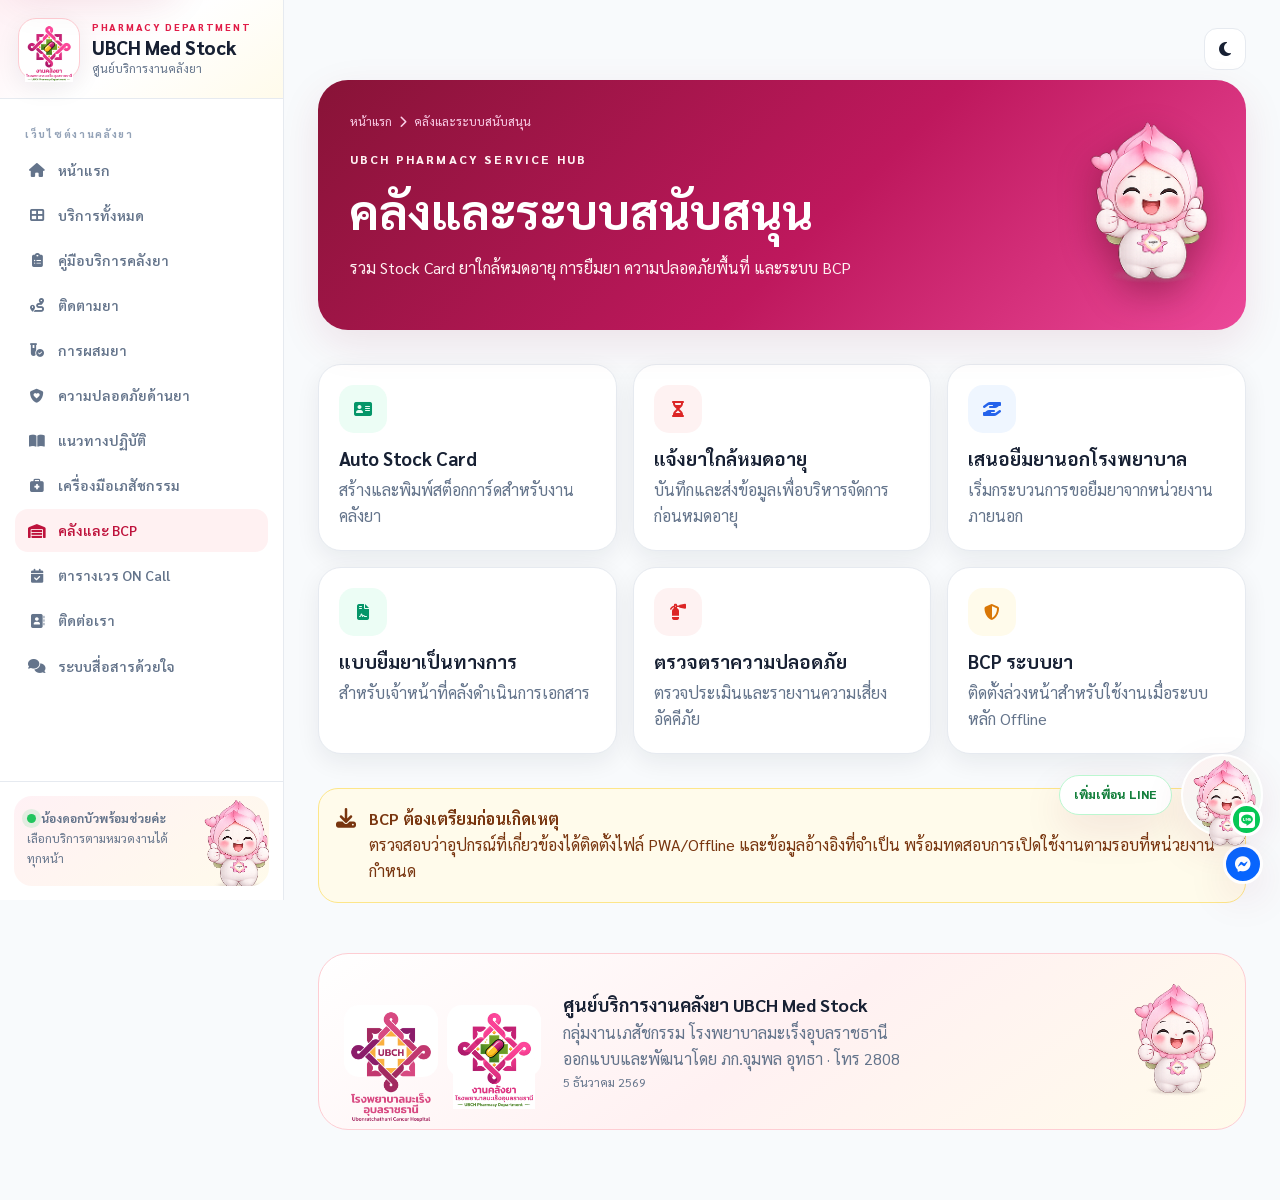
==== inventory.html @ 63ae1967 "Add files via upload" ====
<!DOCTYPE html><html lang="th"><head><meta charset="UTF-8"><meta name="viewport" content="width=device-width,initial-scale=1"><meta name="theme-color" content="#be185d"><meta name="description" content="ระบบสนับสนุนการบริหารคลังยาและแผนความต่อเนื่อง"><title>คลังและ BCP | UBCH Med Stock</title><link rel="icon" href="assets/favicon.png"><link rel="preconnect" href="https://fonts.googleapis.com"><link rel="preconnect" href="https://fonts.gstatic.com" crossorigin><link href="https://fonts.googleapis.com/css2?family=Sarabun:wght@300;400;500;600;700;800&display=swap" rel="stylesheet"><link rel="stylesheet" href="https://cdnjs.cloudflare.com/ajax/libs/font-awesome/6.5.2/css/all.min.css"><link rel="stylesheet" href="assets/styles.css"></head><body><div class="shell">
<a class="skip-link" href="#main-content">ข้ามไปยังเนื้อหาหลัก</a>
<aside class="sidebar">
  <div class="side-brand"><div class="brand-row"><div class="brand-icon"><img src="assets/pharmacy-logo.png" alt="ตรางานคลังยา"></div><div><p class="eyebrow">Pharmacy Department</p><div class="brand-title">UBCH Med Stock</div><div class="brand-sub">ศูนย์บริการงานคลังยา</div></div></div></div>
  <nav class="side-nav" aria-label="เมนูหลัก"><div class="nav-label">เว็บไซต์งานคลังยา</div><div data-nav-desktop></div></nav>
  <div class="side-footer"><div class="mascot-mini"><p><span class="status-dot"></span><strong>น้องดอกบัวพร้อมช่วยค่ะ</strong><br>เลือกบริการตามหมวดงานได้ทุกหน้า</p><img src="assets/mascot.png" alt="น้องดอกบัว"></div></div>
</aside>
<header class="mobile-head"><div class="mobile-brand"><button class="icon-btn" data-open-drawer aria-label="เปิดเมนู"><i class="fa-solid fa-bars"></i></button><img src="assets/pharmacy-logo.png" alt="โลโก้งานคลังยา"><div><strong>UBCH Med Stock</strong><div class="brand-sub">ศูนย์บริการงานคลังยา</div></div></div><button class="icon-btn" data-theme aria-label="สลับโหมดสี"><i class="fa-solid fa-moon"></i></button></header>
<div id="drawer" class="mobile-drawer"><div class="drawer-mask" data-close-drawer></div><div class="drawer-panel"><div class="drawer-top"><div class="drawer-brand"><img src="assets/pharmacy-logo.png"><div><strong>UBCH Med Stock</strong><div class="brand-sub">เลือกหน้าที่ต้องการ</div></div></div><button class="icon-btn" data-close-drawer><i class="fa-solid fa-xmark"></i></button></div><nav data-nav-mobile></nav></div></div>
<div class="main"><div class="container"><div class="top-actions"><button class="icon-btn" data-theme aria-label="สลับโหมดสี"><i class="fa-solid fa-moon"></i></button></div><main id="main-content"><section class="page-hero"><div class="page-hero-grid"><div><div class="crumbs"><a href="index.html">หน้าแรก</a><i class="fa-solid fa-chevron-right"></i><span>คลังและระบบสนับสนุน</span></div><p class="hero-kicker">UBCH Pharmacy Service Hub</p><h1>คลังและระบบสนับสนุน</h1><p>รวม Stock Card ยาใกล้หมดอายุ การยืมยา ความปลอดภัยพื้นที่ และระบบ BCP</p></div><img src="assets/mascot.png" alt="น้องดอกบัว"></div></section>
<section class="section"><div class="grid grid-3"><a class="card hover" target="_blank" rel="noopener" href="https://jumpon097.github.io/autostockcard/"><span class="icon-box green"><i class="fa-solid fa-address-card"></i></span><h3>Auto Stock Card</h3><p>สร้างและพิมพ์สต็อกการ์ดสำหรับงานคลังยา</p></a><a class="card hover" target="_blank" rel="noopener" href="https://goo.gl/forms/Ptc6CAgru0"><span class="icon-box red"><i class="fa-solid fa-hourglass-half"></i></span><h3>แจ้งยาใกล้หมดอายุ</h3><p>บันทึกและส่งข้อมูลเพื่อบริหารจัดการก่อนหมดอายุ</p></a><a class="card hover" target="_blank" rel="noopener" href="https://goo.gl/forms/PUZ9gpRm1w"><span class="icon-box blue"><i class="fa-solid fa-hand-holding-hand"></i></span><h3>เสนอยืมยานอกโรงพยาบาล</h3><p>เริ่มกระบวนการขอยืมยาจากหน่วยงานภายนอก</p></a><a class="card hover" target="_blank" rel="noopener" href="https://goo.gl/forms/3FbNuGiODC"><span class="icon-box green"><i class="fa-solid fa-file-contract"></i></span><h3>แบบยืมยาเป็นทางการ</h3><p>สำหรับเจ้าหน้าที่คลังดำเนินการเอกสาร</p></a><a class="card hover" target="_blank" rel="noopener" href="https://jumpon097.github.io/FireUBCH/"><span class="icon-box red"><i class="fa-solid fa-fire-extinguisher"></i></span><h3>ตรวจตราความปลอดภัย</h3><p>ตรวจประเมินและรายงานความเสี่ยงอัคคีภัย</p></a><a class="card hover" target="_blank" rel="noopener" href="https://jumpon097.github.io/pharubchbcp/"><span class="icon-box amber"><i class="fa-solid fa-shield-halved"></i></span><h3>BCP ระบบยา</h3><p>ติดตั้งล่วงหน้าสำหรับใช้งานเมื่อระบบหลัก Offline</p></a></div></section>
<section class="section"><div class="notice"><i class="fa-solid fa-download"></i><div><strong>BCP ต้องเตรียมก่อนเกิดเหตุ</strong><p>ตรวจสอบว่าอุปกรณ์ที่เกี่ยวข้องได้ติดตั้งไฟล์ PWA/Offline และข้อมูลอ้างอิงที่จำเป็น พร้อมทดสอบการเปิดใช้งานตามรอบที่หน่วยงานกำหนด</p></div></div></section>
<footer class="footer"><div class="footer-grid"><div class="footer-logos"><div class="footer-logo"><img src="assets/hospital-logo.png" alt="โรงพยาบาลมะเร็งอุบลราชธานี"></div><div class="footer-logo"><img src="assets/pharmacy-logo.png" alt="งานคลังยา"></div></div><div><strong>ศูนย์บริการงานคลังยา UBCH Med Stock</strong><p>กลุ่มงานเภสัชกรรม โรงพยาบาลมะเร็งอุบลราชธานี</p><p>ออกแบบและพัฒนาโดย ภก.จุมพล อุทธา · โทร 2808</p><p class="meta" data-date></p></div><img class="footer-mascot" src="assets/mascot.png" alt="น้องดอกบัว"></div></footer>
<div class="floating-stack"><a class="float-contact" href="https://lin.ee/oKDQeVq" target="_blank" rel="noopener noreferrer" aria-label="เพิ่มเพื่อน LINE งานคลังยา"><span class="float-label">เพิ่มเพื่อน LINE</span><span class="float-mascot"><img src="assets/mascot.png" alt="น้องดอกบัว"><span class="float-badge"><i class="fa-brands fa-line"></i></span></span></a><a class="messenger-small" href="https://m.me/pharmacyubcc" target="_blank" rel="noopener noreferrer" aria-label="Messenger"><i class="fa-brands fa-facebook-messenger"></i></a></div>
</main></div></div><script src="assets/services-data.js"></script><script src="assets/app.js"></script></body></html>
---- assets/styles.css ----
/* UBCH Med Stock — Lotus Theme */
:root{
  --rose-950:#4c0519;--rose-900:#881337;--rose-800:#9f1239;--rose-700:#be123c;--rose-600:#e11d48;
  --pink-500:#ec4899;--pink-100:#fce7f3;--amber-400:#fbbf24;--green-600:#16a34a;
  --ink:#172033;--muted:#64748b;--line:#e6eaf0;--bg:#f8fafc;--card:#fff;--soft:#fff5f8;
  --shadow:0 14px 40px rgba(136,19,55,.10);--shadow-sm:0 8px 24px rgba(15,23,42,.07);
}
html.dark{--ink:#f8fafc;--muted:#a8b3c5;--line:#273244;--bg:#07111f;--card:#111c2c;--soft:#25101b;--shadow:0 14px 40px rgba(0,0,0,.28);--shadow-sm:0 8px 24px rgba(0,0,0,.25)}
*{box-sizing:border-box}html{scroll-behavior:smooth}body{margin:0;background:var(--bg);color:var(--ink);font-family:'Sarabun',system-ui,sans-serif;line-height:1.65;-webkit-font-smoothing:antialiased}a{color:inherit;text-decoration:none}button,input{font:inherit}img{max-width:100%;display:block}::selection{background:#fecdd3;color:#881337}
.skip-link{position:fixed;left:12px;top:-60px;z-index:999;background:#fff;color:#9f1239;padding:10px 14px;border-radius:10px;box-shadow:var(--shadow)}.skip-link:focus{top:12px}
.shell{min-height:100vh}.sidebar{position:fixed;inset:0 auto 0 0;width:284px;background:var(--card);border-right:1px solid var(--line);z-index:50;display:flex;flex-direction:column}.side-brand{padding:18px;border-bottom:1px solid var(--line);background:linear-gradient(145deg,#fff1f5,#fff,#fffbeb)}html.dark .side-brand{background:linear-gradient(145deg,#28101b,#111c2c)}.brand-row{display:flex;align-items:center;gap:12px}.brand-icon{width:62px;height:62px;background:#fff;border:1px solid #fecdd3;border-radius:18px;padding:6px;display:grid;place-items:center;box-shadow:var(--shadow-sm)}.brand-icon img{width:100%;height:100%;object-fit:contain}.eyebrow{margin:0;font-size:10px;font-weight:800;text-transform:uppercase;letter-spacing:.17em;color:#e11d48}.brand-title{font-size:19px;font-weight:800;line-height:1.2}.brand-sub{font-size:12px;color:var(--muted)}.side-nav{padding:15px;overflow-y:auto;flex:1}.nav-label{font-size:10px;text-transform:uppercase;letter-spacing:.17em;color:#94a3b8;font-weight:800;margin:12px 10px 6px}.nav-link{display:flex;align-items:center;gap:11px;padding:10px 12px;border-radius:13px;color:var(--muted);font-weight:600;font-size:14px;margin:2px 0;transition:.18s}.nav-link i{width:20px;text-align:center}.nav-link:hover,.nav-link.active{background:#fff1f2;color:#be123c}.side-footer{border-top:1px solid var(--line);padding:14px}.mascot-mini{position:relative;overflow:hidden;border-radius:18px;background:linear-gradient(145deg,#fff1f5,#fffbeb);padding:13px;min-height:90px}.mascot-mini img{position:absolute;right:-4px;bottom:-10px;height:100px}.mascot-mini p{position:relative;margin:0;padding-right:75px;font-size:12px;color:var(--muted)}.status-dot{display:inline-block;width:9px;height:9px;border-radius:50%;background:#22c55e;margin-right:5px;box-shadow:0 0 0 5px rgba(34,197,94,.13)}
.main{margin-left:284px}.mobile-head{display:none;position:sticky;top:0;z-index:45;background:rgba(255,255,255,.88);backdrop-filter:blur(16px);border-bottom:1px solid var(--line);padding:10px 14px}.dark .mobile-head{background:rgba(7,17,31,.88)}.mobile-brand{display:flex;align-items:center;gap:10px;min-width:0}.mobile-brand img{width:42px;height:42px;object-fit:contain;background:#fff;border-radius:12px;padding:3px}.icon-btn{width:42px;height:42px;border-radius:13px;border:1px solid var(--line);background:var(--card);color:var(--ink);cursor:pointer}.mobile-drawer{display:none;position:fixed;inset:0;z-index:80}.mobile-drawer.open{display:block}.drawer-mask{position:absolute;inset:0;background:rgba(2,6,23,.58);backdrop-filter:blur(3px)}.drawer-panel{position:absolute;inset:0 auto 0 0;width:min(88%,370px);background:var(--card);padding:16px;overflow:auto;box-shadow:0 20px 80px #0006}.drawer-top{display:flex;justify-content:space-between;align-items:center;margin-bottom:15px}.drawer-brand{display:flex;gap:10px;align-items:center}.drawer-brand img{width:54px;height:54px;object-fit:contain;background:white;border-radius:15px;padding:4px}
.container{max-width:1460px;margin:auto;padding:28px 34px 70px}.top-actions{display:flex;justify-content:flex-end;margin-bottom:10px}.hero{position:relative;overflow:hidden;border-radius:34px;padding:38px;background:linear-gradient(135deg,#9f1239 0%,#be185d 48%,#ec4899 100%);color:#fff;box-shadow:var(--shadow);min-height:390px}.hero:before,.hero:after{content:'';position:absolute;border-radius:50%;filter:blur(12px)}.hero:before{width:320px;height:320px;background:#fbbf2440;right:-90px;top:-130px}.hero:after{width:280px;height:280px;background:#c4b5fd35;left:30%;bottom:-180px}.hero-grid{position:relative;display:grid;grid-template-columns:1.18fr .82fr;gap:30px;align-items:center}.logo-pair{display:flex;gap:10px;flex-wrap:wrap}.logo-box{width:114px;height:72px;background:#fff;border-radius:17px;padding:7px;display:grid;place-items:center;border:1px solid #ffffff55;box-shadow:0 10px 24px #4c051940}.logo-box img{width:100%;height:100%;object-fit:contain}.hero-kicker{font-size:12px;letter-spacing:.18em;text-transform:uppercase;font-weight:800;color:#fbcfe8;margin-top:18px}.hero h1{font-size:clamp(32px,4vw,58px);line-height:1.15;margin:8px 0 12px}.hero p{max-width:760px;color:#fff1f2}.hero-actions{display:flex;gap:10px;flex-wrap:wrap;margin-top:24px}.btn{display:inline-flex;align-items:center;justify-content:center;gap:9px;padding:12px 17px;border-radius:13px;border:1px solid transparent;font-weight:800;cursor:pointer;transition:.18s}.btn:hover{transform:translateY(-2px)}.btn-light{background:#fff;color:#be123c;box-shadow:0 8px 20px #4c051933}.btn-glass{background:#ffffff18;border-color:#ffffff38;color:#fff}.btn-primary{background:#be123c;color:#fff}.btn-outline{border-color:var(--line);background:var(--card);color:var(--ink)}.hero-card{position:relative;background:rgba(255,255,255,.95);color:#172033;border-radius:28px;min-height:305px;padding:22px;overflow:hidden;box-shadow:0 20px 50px #4c051944}.dark .hero-card{background:rgba(17,28,44,.95);color:#fff}.hero-card-content{display:flex;align-items:flex-end;justify-content:space-between;height:100%;min-height:270px}.hero-mascot{height:265px;object-fit:contain;filter:drop-shadow(0 16px 18px rgba(76,5,25,.25));animation:float 4.6s ease-in-out infinite}@keyframes float{50%{transform:translateY(-8px) rotate(1deg)}}.metric-row{display:grid;grid-template-columns:1fr 1fr;gap:8px;margin-top:15px}.metric{border-radius:13px;background:#fff1f2;padding:10px}.dark .metric{background:#3a1523}.metric strong{font-size:24px;color:#be123c}.dark .metric strong{color:#fda4af}.metric span{display:block;font-size:10px;color:var(--muted)}
.page-hero{position:relative;overflow:hidden;border-radius:30px;padding:32px;background:linear-gradient(135deg,#881337,#be185d 55%,#ec4899);color:white;box-shadow:var(--shadow)}.page-hero-grid{display:grid;grid-template-columns:1fr auto;align-items:center;gap:20px}.page-hero h1{margin:5px 0 7px;font-size:clamp(30px,4vw,48px);line-height:1.2}.page-hero p{max-width:850px;color:#fff1f2}.page-hero img{height:180px;filter:drop-shadow(0 14px 18px #4c051966)}.crumbs{font-size:12px;color:#fbcfe8;display:flex;gap:7px;align-items:center}.crumbs a:hover{text-decoration:underline}
.section{margin-top:34px}.section-heading{display:flex;align-items:end;justify-content:space-between;gap:14px;margin-bottom:14px}.section-heading h2{margin:2px 0;font-size:27px;line-height:1.25}.section-heading p{margin:0;color:var(--muted)}.section-kicker{text-transform:uppercase;letter-spacing:.17em;font-size:11px;color:#e11d48;font-weight:800}.grid{display:grid;gap:16px}.grid-2{grid-template-columns:repeat(2,minmax(0,1fr))}.grid-3{grid-template-columns:repeat(3,minmax(0,1fr))}.grid-4{grid-template-columns:repeat(4,minmax(0,1fr))}.card{background:var(--card);border:1px solid var(--line);border-radius:23px;padding:20px;box-shadow:var(--shadow-sm)}.card.hover{transition:.18s}.card.hover:hover{transform:translateY(-4px);border-color:#fda4af;box-shadow:var(--shadow)}.card h3,.card h4{margin:0 0 6px;line-height:1.35}.card p{color:var(--muted);margin:0}.icon-box{width:48px;height:48px;border-radius:15px;display:grid;place-items:center;background:#fff1f2;color:#e11d48;margin-bottom:13px}.icon-box.green{background:#ecfdf5;color:#059669}.icon-box.amber{background:#fffbeb;color:#d97706}.icon-box.blue{background:#eff6ff;color:#2563eb}.icon-box.violet{background:#f5f3ff;color:#7c3aed}.icon-box.red{background:#fef2f2;color:#dc2626}.tag{display:inline-flex;align-items:center;border-radius:99px;padding:3px 9px;font-size:10px;font-weight:800;background:#fff1f2;color:#be123c}.meta{font-size:12px;color:var(--muted)}.card-actions{display:flex;gap:8px;flex-wrap:wrap;margin-top:16px}.card .btn{font-size:13px;padding:9px 12px}.notice{display:flex;gap:13px;align-items:flex-start;border:1px solid #fde68a;background:#fffbeb;border-radius:20px;padding:17px;color:#78350f}.dark .notice{background:#2c210b;color:#fde68a;border-color:#854d0e}.notice i{font-size:20px;margin-top:2px}.notice p{margin:0}.info{border-color:#bae6fd;background:#f0f9ff;color:#0c4a6e}.dark .info{background:#082f49;color:#bae6fd;border-color:#075985}.danger{border-color:#fecaca;background:#fef2f2;color:#7f1d1d}.dark .danger{background:#3a1218;color:#fecaca;border-color:#991b1b}
.search-wrap{max-width:950px;margin:-23px auto 0;position:relative;z-index:10;padding:0 12px}.search-box{display:flex;align-items:center;gap:11px;background:var(--card);border:1px solid var(--line);border-radius:20px;padding:12px;box-shadow:var(--shadow)}.search-box input{border:0;outline:0;background:transparent;color:var(--ink);font-size:16px;width:100%}.search-symbol{width:42px;height:42px;border-radius:13px;background:#fff1f2;color:#e11d48;display:grid;place-items:center}.chips{display:flex;gap:8px;overflow:auto;padding-bottom:5px}.chip{white-space:nowrap;border:1px solid var(--line);background:var(--card);color:var(--muted);border-radius:99px;padding:8px 13px;font-weight:700;cursor:pointer}.chip.active{background:#be123c;color:white;border-color:#be123c}.services-grid{display:grid;grid-template-columns:repeat(4,minmax(0,1fr));gap:15px}.service-card{background:var(--card);border:1px solid var(--line);border-radius:22px;padding:18px;box-shadow:var(--shadow-sm);display:flex;flex-direction:column;min-height:205px;transition:.18s}.service-card:hover{transform:translateY(-4px);border-color:#fda4af;box-shadow:var(--shadow)}.service-top{display:flex;gap:12px;align-items:flex-start}.service-top .icon-box{margin:0;flex:0 0 auto}.service-card h3{font-size:16px;margin:0 0 3px;line-height:1.4}.service-card p{font-size:13px;color:var(--muted);margin:0}.service-footer{margin-top:auto;padding-top:17px;display:flex;align-items:center;justify-content:space-between;gap:8px}.service-footer .btn{padding:8px 11px;font-size:12px}.hidden{display:none!important}.category-panel{border-radius:28px;border:1px solid var(--line);overflow:hidden;background:var(--card);margin-top:22px}.category-head{padding:18px 20px;background:linear-gradient(90deg,#be123c,#ec4899);color:white;display:flex;align-items:center;gap:13px}.category-head.violet{background:linear-gradient(90deg,#7c3aed,#4f46e5)}.category-head.red{background:linear-gradient(90deg,#dc2626,#f97316)}.category-head.green{background:linear-gradient(90deg,#059669,#0d9488)}.category-head.amber{background:linear-gradient(90deg,#d97706,#f97316)}.category-head.blue{background:linear-gradient(90deg,#0284c7,#2563eb)}.category-body{padding:17px}.category-title{font-size:21px;font-weight:800}.category-desc{font-size:13px;color:#fff9}.category-count{margin-left:auto;background:#ffffff22;border-radius:99px;padding:5px 10px;font-size:11px;font-weight:800}
.steps{counter-reset:step;display:grid;gap:14px}.step{position:relative;background:var(--card);border:1px solid var(--line);border-radius:21px;padding:18px 18px 18px 74px;box-shadow:var(--shadow-sm)}.step:before{counter-increment:step;content:counter(step);position:absolute;left:18px;top:18px;width:40px;height:40px;border-radius:13px;background:linear-gradient(135deg,#be123c,#ec4899);color:white;display:grid;place-items:center;font-weight:900}.step h3{margin:0 0 5px}.step p{margin:0;color:var(--muted)}.timeline{position:relative;padding-left:25px}.timeline:before{content:'';position:absolute;left:8px;top:10px;bottom:10px;width:2px;background:#fecdd3}.timeline-item{position:relative;margin:0 0 17px;padding:0 0 0 14px}.timeline-item:before{content:'';position:absolute;left:-22px;top:7px;width:12px;height:12px;border-radius:50%;background:#e11d48;border:3px solid #fff;box-shadow:0 0 0 2px #fda4af}.timeline-item h3{margin:0}.timeline-item p{margin:4px 0;color:var(--muted)}.doc-row{display:flex;align-items:center;gap:13px;background:var(--card);border:1px solid var(--line);padding:15px;border-radius:17px;margin:9px 0}.doc-row .icon-box{margin:0}.doc-row .grow{flex:1}.doc-row h3{margin:0;font-size:15px}.doc-row p{margin:2px 0 0;color:var(--muted);font-size:12px}.table-wrap{overflow:auto;border:1px solid var(--line);border-radius:20px;background:var(--card)}table{width:100%;border-collapse:collapse;min-width:650px}th,td{text-align:left;padding:13px;border-bottom:1px solid var(--line);vertical-align:top}th{background:#fff1f2;color:#9f1239;font-size:13px}.dark th{background:#33131f;color:#fda4af}td{font-size:14px}.contact-card{display:flex;gap:14px;align-items:flex-start}.contact-card .icon-box{margin:0}.contact-card a{color:#be123c;font-weight:700}.ratio-box{display:grid;grid-template-columns:repeat(4,1fr);gap:12px}.field label{font-size:12px;font-weight:700;color:var(--muted);display:block;margin-bottom:4px}.field input{width:100%;padding:11px 12px;border:1px solid var(--line);border-radius:12px;background:var(--bg);color:var(--ink);outline:none}.result-box{background:linear-gradient(135deg,#fff1f2,#fffbeb);border:1px solid #fecdd3;border-radius:18px;padding:18px}.dark .result-box{background:linear-gradient(135deg,#32131f,#2a210e)}.result-value{font-size:34px;font-weight:900;color:#be123c}
.footer{margin-top:50px;border:1px solid #fecdd3;border-radius:30px;background:linear-gradient(145deg,#fff,#fff1f2,#fffbeb);padding:25px}.dark .footer{background:linear-gradient(145deg,#111c2c,#25101b);border-color:#3c2631}.footer-grid{display:grid;grid-template-columns:auto 1fr auto;gap:22px;align-items:center}.footer-logos{display:flex;gap:9px}.footer-logo{width:94px;height:72px;background:white;border-radius:15px;padding:6px;display:grid;place-items:center}.footer-logo img{height:100%;width:100%;object-fit:contain}.footer-mascot{height:125px}.footer p{margin:0;color:var(--muted)}.footer strong{font-size:18px}.floating-stack{position:fixed;right:17px;bottom:16px;z-index:60;display:flex;flex-direction:column;align-items:flex-end;gap:8px}.float-contact{display:flex;align-items:center;gap:9px}.float-label{background:var(--card);border:1px solid #bbf7d0;color:#15803d;border-radius:99px;padding:9px 14px;font-size:12px;font-weight:800;box-shadow:var(--shadow)}.float-mascot{position:relative;width:82px;height:82px;border-radius:50%;background:linear-gradient(145deg,#fff1f2,#ecfdf5);border:2px solid white;box-shadow:var(--shadow);display:grid;place-items:end;transition:.18s}.float-mascot:hover{transform:translateY(-4px) scale(1.03)}.float-mascot img{height:98px;max-width:none}.float-badge{position:absolute;right:-2px;bottom:-2px;width:33px;height:33px;border-radius:50%;border:3px solid #fff;background:#06c755;color:white;display:grid;place-items:center;font-size:16px}.messenger-small{width:40px;height:40px;border-radius:50%;display:grid;place-items:center;background:#0866ff;color:white;border:3px solid white;box-shadow:var(--shadow)}
.source-note{margin-top:28px;border-top:1px dashed var(--line);padding-top:15px;font-size:12px;color:var(--muted)}.source-note a{color:#be123c;text-decoration:underline}.privacy-note{border-left:4px solid #be123c;background:var(--soft);padding:15px 17px;border-radius:0 15px 15px 0;color:var(--muted)}
@media(max-width:1180px){.services-grid{grid-template-columns:repeat(3,1fr)}.grid-4{grid-template-columns:repeat(3,1fr)}.hero-grid{grid-template-columns:1fr}.hero-card{max-width:600px}.hero-card-content{min-height:250px}}
@media(max-width:980px){.sidebar{display:none}.main{margin-left:0}.mobile-head{display:flex;align-items:center;justify-content:space-between}.container{padding:22px 18px 60px}.top-actions{display:none}.grid-3,.grid-4{grid-template-columns:repeat(2,1fr)}.services-grid{grid-template-columns:repeat(2,1fr)}.page-hero-grid{grid-template-columns:1fr auto}.page-hero img{height:140px}.footer-grid{grid-template-columns:1fr;text-align:center}.footer-logos{justify-content:center}.footer-mascot{margin:auto}}
@media(max-width:640px){.container{padding:14px 12px 55px}.hero{padding:23px;border-radius:25px}.hero h1{font-size:34px}.hero-card{padding:15px}.hero-card-content{min-height:245px}.hero-mascot{height:215px}.logo-box{width:93px;height:60px}.page-hero{padding:22px;border-radius:23px}.page-hero-grid{grid-template-columns:1fr}.page-hero img{position:absolute;right:-5px;bottom:-22px;height:120px;opacity:.38}.grid-2,.grid-3,.grid-4,.services-grid{grid-template-columns:1fr}.section-heading{align-items:start;flex-direction:column}.ratio-box{grid-template-columns:1fr 1fr}.float-label{display:none}.float-mascot{width:72px;height:72px}.float-mascot img{height:87px}.footer{padding:19px;border-radius:23px}.card{padding:17px}.category-body{padding:12px}.category-head{padding:16px}.service-card{min-height:180px}}

/* v7 embedded legacy/document viewers */
.embed-panel{overflow:hidden;border:1px solid var(--line);border-radius:24px;background:var(--card);box-shadow:var(--shadow)}
.embed-toolbar{display:flex;align-items:center;justify-content:space-between;gap:12px;padding:14px 16px;border-bottom:1px solid var(--line);background:linear-gradient(135deg,var(--card),var(--soft))}
.embed-toolbar h3{margin:0;font-size:1rem}.embed-toolbar p{margin:3px 0 0;color:var(--muted);font-size:.78rem}
.embed-frame{display:block;width:100%;height:680px;border:0;background:white}.embed-fallback{padding:16px;color:var(--muted);font-size:.86rem}
.check-grid{display:grid;grid-template-columns:repeat(4,1fr);gap:12px}.check-card{padding:16px;border:1px solid var(--line);border-radius:18px;background:var(--card)}
.check-card strong{display:block;margin-bottom:5px}.check-number{display:grid;width:34px;height:34px;place-items:center;border-radius:11px;background:var(--rose-soft);color:var(--rose);font-weight:800;margin-bottom:10px}
.source-actions{display:flex;gap:10px;flex-wrap:wrap;margin-top:16px}
@media(max-width:900px){.embed-frame{height:560px}.check-grid{grid-template-columns:1fr 1fr}}
@media(max-width:620px){.embed-frame{height:480px}.check-grid{grid-template-columns:1fr}.embed-toolbar{align-items:flex-start;flex-direction:column}}
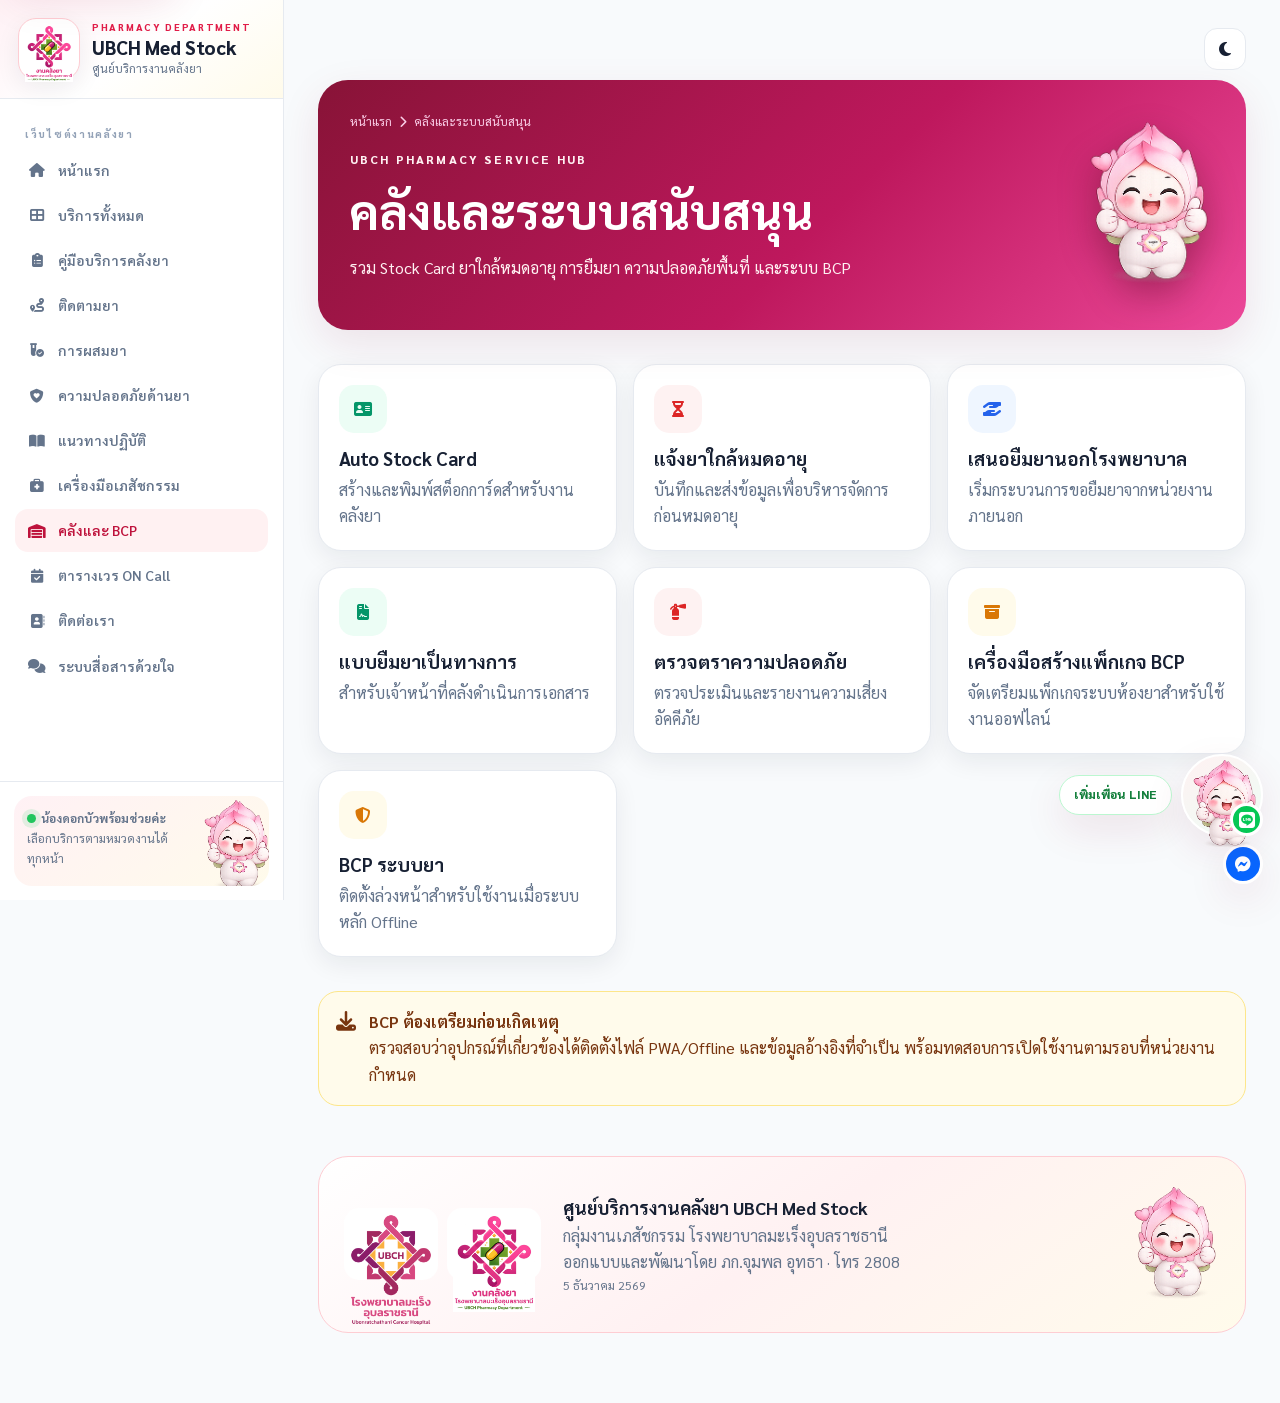
==== commit 6507c1e6: "Add files via upload" ====
--- a/inventory.html
+++ b/inventory.html
@@ -8,8 +8,8 @@
 <header class="mobile-head"><div class="mobile-brand"><button class="icon-btn" data-open-drawer aria-label="เปิดเมนู"><i class="fa-solid fa-bars"></i></button><img src="assets/pharmacy-logo.png" alt="โลโก้งานคลังยา"><div><strong>UBCH Med Stock</strong><div class="brand-sub">ศูนย์บริการงานคลังยา</div></div></div><button class="icon-btn" data-theme aria-label="สลับโหมดสี"><i class="fa-solid fa-moon"></i></button></header>
 <div id="drawer" class="mobile-drawer"><div class="drawer-mask" data-close-drawer></div><div class="drawer-panel"><div class="drawer-top"><div class="drawer-brand"><img src="assets/pharmacy-logo.png"><div><strong>UBCH Med Stock</strong><div class="brand-sub">เลือกหน้าที่ต้องการ</div></div></div><button class="icon-btn" data-close-drawer><i class="fa-solid fa-xmark"></i></button></div><nav data-nav-mobile></nav></div></div>
 <div class="main"><div class="container"><div class="top-actions"><button class="icon-btn" data-theme aria-label="สลับโหมดสี"><i class="fa-solid fa-moon"></i></button></div><main id="main-content"><section class="page-hero"><div class="page-hero-grid"><div><div class="crumbs"><a href="index.html">หน้าแรก</a><i class="fa-solid fa-chevron-right"></i><span>คลังและระบบสนับสนุน</span></div><p class="hero-kicker">UBCH Pharmacy Service Hub</p><h1>คลังและระบบสนับสนุน</h1><p>รวม Stock Card ยาใกล้หมดอายุ การยืมยา ความปลอดภัยพื้นที่ และระบบ BCP</p></div><img src="assets/mascot.png" alt="น้องดอกบัว"></div></section>
-<section class="section"><div class="grid grid-3"><a class="card hover" target="_blank" rel="noopener" href="https://jumpon097.github.io/autostockcard/"><span class="icon-box green"><i class="fa-solid fa-address-card"></i></span><h3>Auto Stock Card</h3><p>สร้างและพิมพ์สต็อกการ์ดสำหรับงานคลังยา</p></a><a class="card hover" target="_blank" rel="noopener" href="https://goo.gl/forms/Ptc6CAgru0"><span class="icon-box red"><i class="fa-solid fa-hourglass-half"></i></span><h3>แจ้งยาใกล้หมดอายุ</h3><p>บันทึกและส่งข้อมูลเพื่อบริหารจัดการก่อนหมดอายุ</p></a><a class="card hover" target="_blank" rel="noopener" href="https://goo.gl/forms/PUZ9gpRm1w"><span class="icon-box blue"><i class="fa-solid fa-hand-holding-hand"></i></span><h3>เสนอยืมยานอกโรงพยาบาล</h3><p>เริ่มกระบวนการขอยืมยาจากหน่วยงานภายนอก</p></a><a class="card hover" target="_blank" rel="noopener" href="https://goo.gl/forms/3FbNuGiODC"><span class="icon-box green"><i class="fa-solid fa-file-contract"></i></span><h3>แบบยืมยาเป็นทางการ</h3><p>สำหรับเจ้าหน้าที่คลังดำเนินการเอกสาร</p></a><a class="card hover" target="_blank" rel="noopener" href="https://jumpon097.github.io/FireUBCH/"><span class="icon-box red"><i class="fa-solid fa-fire-extinguisher"></i></span><h3>ตรวจตราความปลอดภัย</h3><p>ตรวจประเมินและรายงานความเสี่ยงอัคคีภัย</p></a><a class="card hover" target="_blank" rel="noopener" href="https://jumpon097.github.io/pharubchbcp/"><span class="icon-box amber"><i class="fa-solid fa-shield-halved"></i></span><h3>BCP ระบบยา</h3><p>ติดตั้งล่วงหน้าสำหรับใช้งานเมื่อระบบหลัก Offline</p></a></div></section>
+<section class="section"><div class="grid grid-3"><a class="card hover" target="_blank" rel="noopener" href="https://jumpon097.github.io/autostockcard/"><span class="icon-box green"><i class="fa-solid fa-address-card"></i></span><h3>Auto Stock Card</h3><p>สร้างและพิมพ์สต็อกการ์ดสำหรับงานคลังยา</p></a><a class="card hover" target="_blank" rel="noopener" href="https://goo.gl/forms/Ptc6CAgru0"><span class="icon-box red"><i class="fa-solid fa-hourglass-half"></i></span><h3>แจ้งยาใกล้หมดอายุ</h3><p>บันทึกและส่งข้อมูลเพื่อบริหารจัดการก่อนหมดอายุ</p></a><a class="card hover" target="_blank" rel="noopener" href="https://goo.gl/forms/PUZ9gpRm1w"><span class="icon-box blue"><i class="fa-solid fa-hand-holding-hand"></i></span><h3>เสนอยืมยานอกโรงพยาบาล</h3><p>เริ่มกระบวนการขอยืมยาจากหน่วยงานภายนอก</p></a><a class="card hover" target="_blank" rel="noopener" href="https://goo.gl/forms/3FbNuGiODC"><span class="icon-box green"><i class="fa-solid fa-file-contract"></i></span><h3>แบบยืมยาเป็นทางการ</h3><p>สำหรับเจ้าหน้าที่คลังดำเนินการเอกสาร</p></a><a class="card hover" target="_blank" rel="noopener" href="https://jumpon097.github.io/FireUBCH/"><span class="icon-box red"><i class="fa-solid fa-fire-extinguisher"></i></span><h3>ตรวจตราความปลอดภัย</h3><p>ตรวจประเมินและรายงานความเสี่ยงอัคคีภัย</p></a><a class="card hover" href="bcp-compiler.html"><span class="icon-box amber"><i class="fa-solid fa-box-archive"></i></span><h3>เครื่องมือสร้างแพ็กเกจ BCP</h3><p>จัดเตรียมแพ็กเกจระบบห้องยาสำหรับใช้งานออฟไลน์</p></a><a class="card hover" target="_blank" rel="noopener" href="https://jumpon097.github.io/pharubchbcp/"><span class="icon-box amber"><i class="fa-solid fa-shield-halved"></i></span><h3>BCP ระบบยา</h3><p>ติดตั้งล่วงหน้าสำหรับใช้งานเมื่อระบบหลัก Offline</p></a></div></section>
 <section class="section"><div class="notice"><i class="fa-solid fa-download"></i><div><strong>BCP ต้องเตรียมก่อนเกิดเหตุ</strong><p>ตรวจสอบว่าอุปกรณ์ที่เกี่ยวข้องได้ติดตั้งไฟล์ PWA/Offline และข้อมูลอ้างอิงที่จำเป็น พร้อมทดสอบการเปิดใช้งานตามรอบที่หน่วยงานกำหนด</p></div></div></section>
 <footer class="footer"><div class="footer-grid"><div class="footer-logos"><div class="footer-logo"><img src="assets/hospital-logo.png" alt="โรงพยาบาลมะเร็งอุบลราชธานี"></div><div class="footer-logo"><img src="assets/pharmacy-logo.png" alt="งานคลังยา"></div></div><div><strong>ศูนย์บริการงานคลังยา UBCH Med Stock</strong><p>กลุ่มงานเภสัชกรรม โรงพยาบาลมะเร็งอุบลราชธานี</p><p>ออกแบบและพัฒนาโดย ภก.จุมพล อุทธา · โทร 2808</p><p class="meta" data-date></p></div><img class="footer-mascot" src="assets/mascot.png" alt="น้องดอกบัว"></div></footer>
 <div class="floating-stack"><a class="float-contact" href="https://lin.ee/oKDQeVq" target="_blank" rel="noopener noreferrer" aria-label="เพิ่มเพื่อน LINE งานคลังยา"><span class="float-label">เพิ่มเพื่อน LINE</span><span class="float-mascot"><img src="assets/mascot.png" alt="น้องดอกบัว"><span class="float-badge"><i class="fa-brands fa-line"></i></span></span></a><a class="messenger-small" href="https://m.me/pharmacyubcc" target="_blank" rel="noopener noreferrer" aria-label="Messenger"><i class="fa-brands fa-facebook-messenger"></i></a></div>
-</main></div></div><script src="assets/services-data.js"></script><script src="assets/app.js"></script></body></html>+</main></div></div><script src="assets/services-data.js"></script><script src="assets/app.js"></script></body></html>
